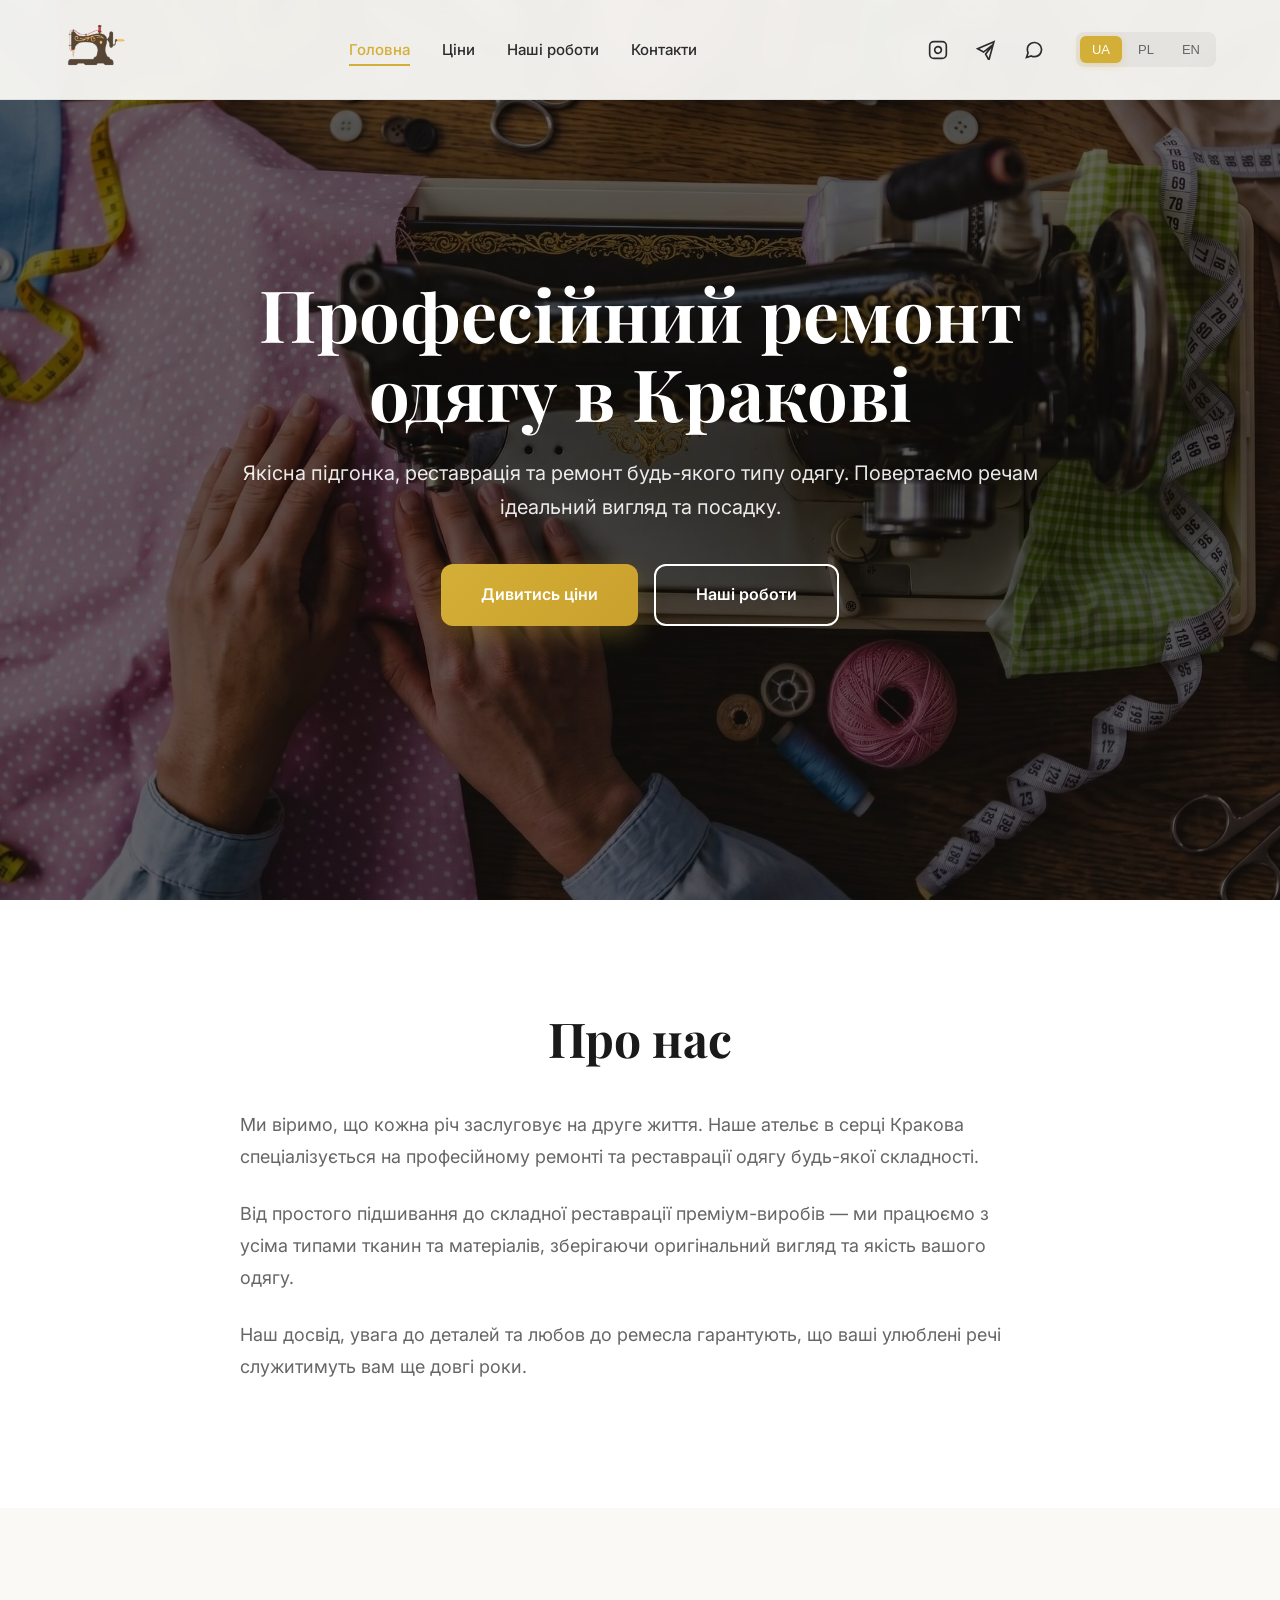
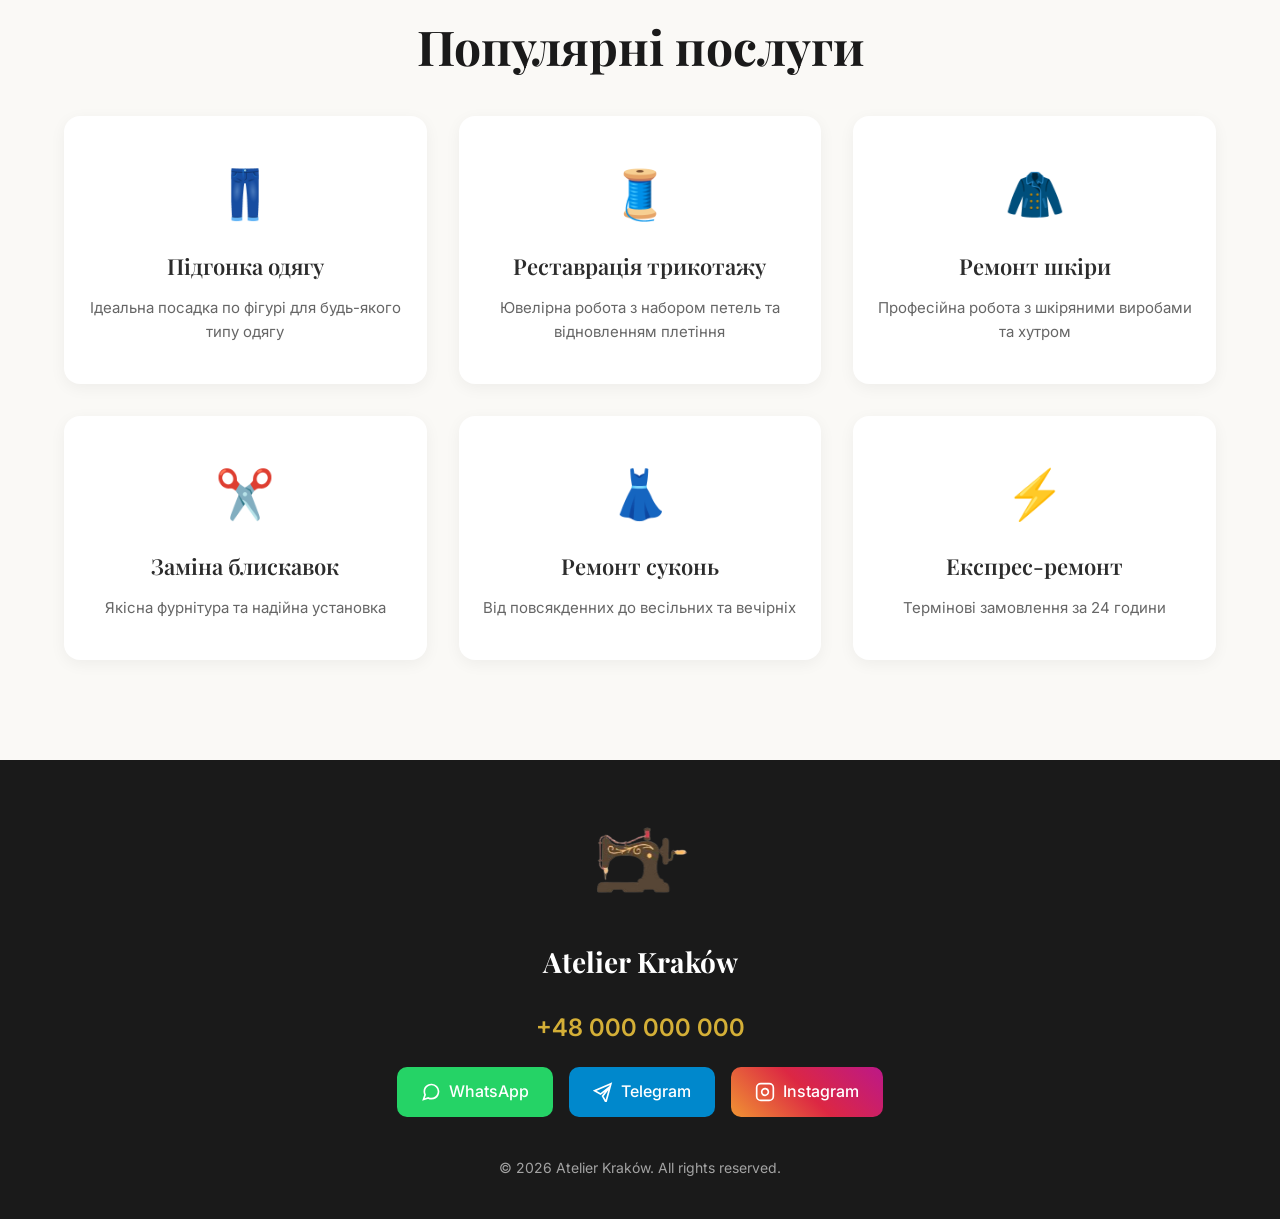
==== index.html @ 9d014ac7 "Fix: rename index-new.html to index.html and update internal links" ====
﻿<!DOCTYPE html>
<html lang="uk">
<head>
    <meta charset="UTF-8">
    <meta name="viewport" content="width=device-width, initial-scale=1.0">
    <meta name="description" content="Професійний ремонт, реставрація та підгонка одягу в Кракові. Якісно, швидко та з турботою про ваші речі.">
    <meta property="og:title" content="Atelier Kraków - Професійний ремонт одягу">
    <meta property="og:description" content="Професійний ремонт, реставрація та підгонка одягу в Кракові. Якісно, швидко та з турботою про ваші речі.">
    <meta property="og:image" content="images/logo_without_fon.png">
    <title>Ремонт одягу в Кракові | Ательє</title>
    <link rel="icon" type="image/png" href="images/logo_without_fon.png">
    <link rel="preconnect" href="https://fonts.googleapis.com">
    <link rel="preconnect" href="https://fonts.gstatic.com" crossorigin>
    <link href="https://fonts.googleapis.com/css2?family=Playfair+Display:wght@400;600;700&family=Inter:wght@300;400;500;600&display=swap" rel="stylesheet">
    <link rel="stylesheet" href="styles-new.css">
</head>
<body>
    <header class="header" id="header">
        <div class="container header-content">
            <a href="index.html" class="logo"><img src="images/logo_without_fon.png" alt="Ательє Краків Логотип" style="max-height: 50px;"></a>

            <button class="burger-menu" id="burger-menu" aria-label="Menu">
                <span></span>
                <span></span>
                <span></span>
            </button>

            <nav class="nav" id="nav-menu">
                <a href="index.html" class="nav-link active" data-i18n="nav-home">Головна</a>
                <a href="prices-new.html" class="nav-link" data-i18n="nav-prices">Ціни</a>
                <a href="portfolio-new.html" class="nav-link" data-i18n="nav-portfolio">Наші роботи</a>
                <a href="contacts-new.html" class="nav-link" data-i18n="nav-contacts">Контакти</a>
            </nav>

            <div class="header-right">
                <div class="social-icons">
                    <a href="https://www.instagram.com/" target="_blank" class="social-icon" aria-label="Instagram">
                        <svg width="20" height="20" viewBox="0 0 24 24" fill="none" stroke="currentColor" stroke-width="2">
                            <rect x="2" y="2" width="20" height="20" rx="5" ry="5"></rect>
                            <path d="M16 11.37A4 4 0 1 1 12.63 8 4 4 0 0 1 16 11.37z"></path>
                            <line x1="17.5" y1="6.5" x2="17.51" y2="6.5"></line>
                        </svg>
                    </a>
                    <a href="https://t.me/yourusername" target="_blank" class="social-icon" aria-label="Telegram">
                        <svg width="20" height="20" viewBox="0 0 24 24" fill="none" stroke="currentColor" stroke-width="2">
                            <path d="M21.5 2L2 10.5l7 4 11-8.5-8.5 11 4 7L21.5 2z"></path>
                        </svg>
                    </a>
                    <a href="https://wa.me/48000000000" target="_blank" class="social-icon" aria-label="WhatsApp">
                        <svg width="20" height="20" viewBox="0 0 24 24" fill="none" stroke="currentColor" stroke-width="2">
                            <path d="M21 11.5a8.38 8.38 0 0 1-.9 3.8 8.5 8.5 0 0 1-7.6 4.7 8.38 8.38 0 0 1-3.8-.9L3 21l1.9-5.7a8.38 8.38 0 0 1-.9-3.8 8.5 8.5 0 0 1 4.7-7.6 8.38 8.38 0 0 1 3.8-.9h.5a8.48 8.48 0 0 1 8 8v.5z"></path>
                        </svg>
                    </a>
                </div>
                <div class="lang-switcher">
					<button type="button" class="lang-btn active" data-lang="ua">UA</button>
					<button type="button" class="lang-btn" data-lang="pl">PL</button>
					<button type="button" class="lang-btn" data-lang="en">EN</button>
				</div>
            </div>
        </div>
    </header>

    <section class="hero">
        <div class="hero-overlay"></div>
        <div class="container hero-content">
            <h1 class="hero-title" data-i18n="hero-title">Професійний ремонт одягу в Кракові</h1>
            <p class="hero-subtitle" data-i18n="hero-subtitle">Якісна підгонка, реставрація та ремонт будь-якого типу одягу. Повертаємо речам ідеальний вигляд та посадку.</p>
            <div class="hero-buttons">
                <a href="prices-new.html" class="cta-button primary" data-i18n="hero-btn-prices">Дивитись ціни</a>
                <a href="portfolio-new.html" class="cta-button secondary" data-i18n="hero-btn-portfolio">Наші роботи</a>
            </div>
        </div>
    </section>

    <section class="about">
        <div class="container">
            <h2 class="section-title" data-i18n="about-title">Про нас</h2>
            <div class="about-content">
                <p data-i18n="about-text-1">Ми віримо, що кожна річ заслуговує на друге життя. Наше ательє в серці Кракова спеціалізується на професійному ремонті та реставрації одягу будь-якої складності.</p>
                <p data-i18n="about-text-2">Від простого підшивання до складної реставрації преміум-виробів — ми працюємо з усіма типами тканин та матеріалів, зберігаючи оригінальний вигляд та якість вашого одягу.</p>
                <p data-i18n="about-text-3">Наш досвід, увага до деталей та любов до ремесла гарантують, що ваші улюблені речі служитимуть вам ще довгі роки.</p>
            </div>
        </div>
    </section>

    <section class="services">
        <div class="container">
            <h2 class="section-title" data-i18n="services-title">Популярні послуги</h2>
            <div class="services-grid">
                <div class="service-card">
                    <div class="service-icon">👖</div>
                    <h3 class="service-title" data-i18n="service-1-title">Підгонка одягу</h3>
                    <p class="service-desc" data-i18n="service-1-desc">Ідеальна посадка по фігурі для будь-якого типу одягу</p>
                </div>
                <div class="service-card">
                    <div class="service-icon">🧵</div>
                    <h3 class="service-title" data-i18n="service-2-title">Реставрація трикотажу</h3>
                    <p class="service-desc" data-i18n="service-2-desc">Ювелірна робота з набором петель та відновленням плетіння</p>
                </div>
                <div class="service-card">
                    <div class="service-icon">🧥</div>
                    <h3 class="service-title" data-i18n="service-3-title">Ремонт шкіри</h3>
                    <p class="service-desc" data-i18n="service-3-desc">Професійна робота з шкіряними виробами та хутром</p>
                </div>
                <div class="service-card">
                    <div class="service-icon">✂️</div>
                    <h3 class="service-title" data-i18n="service-4-title">Заміна блискавок</h3>
                    <p class="service-desc" data-i18n="service-4-desc">Якісна фурнітура та надійна установка</p>
                </div>
                <div class="service-card">
                    <div class="service-icon">👗</div>
                    <h3 class="service-title" data-i18n="service-5-title">Ремонт суконь</h3>
                    <p class="service-desc" data-i18n="service-5-desc">Від повсякденних до весільних та вечірніх</p>
                </div>
                <div class="service-card">
                    <div class="service-icon">⚡</div>
                    <h3 class="service-title" data-i18n="service-6-title">Експрес-ремонт</h3>
                    <p class="service-desc" data-i18n="service-6-desc">Термінові замовлення за 24 години</p>
                </div>
            </div>
        </div>
    </section>

    <footer class="footer">
        <div class="container footer-content">
            <img src="images/logo_without_fon.png" alt="Ательє Краків Логотип" style="max-height: 80px; margin-bottom: 16px;">
            <div class="footer-logo" data-i18n="logo">Atelier Kraków</div>
            <div class="footer-contacts">
                <a href="tel:+48000000000" class="footer-phone">+48 000 000 000</a>
                <div class="footer-social">
                    <a href="https://wa.me/48000000000" target="_blank" class="footer-social-btn whatsapp">
                        <svg width="20" height="20" viewBox="0 0 24 24" fill="none" stroke="currentColor" stroke-width="2">
                            <path d="M21 11.5a8.38 8.38 0 0 1-.9 3.8 8.5 8.5 0 0 1-7.6 4.7 8.38 8.38 0 0 1-3.8-.9L3 21l1.9-5.7a8.38 8.38 0 0 1-.9-3.8 8.5 8.5 0 0 1 4.7-7.6 8.38 8.38 0 0 1 3.8-.9h.5a8.48 8.48 0 0 1 8 8v.5z"></path>
                        </svg>
                        <span>WhatsApp</span>
                    </a>
                    <a href="https://t.me/yourusername" target="_blank" class="footer-social-btn telegram">
                        <svg width="20" height="20" viewBox="0 0 24 24" fill="none" stroke="currentColor" stroke-width="2">
                            <path d="M21.5 2L2 10.5l7 4 11-8.5-8.5 11 4 7L21.5 2z"></path>
                        </svg>
                        <span>Telegram</span>
                    </a>
                    <a href="https://www.instagram.com/" target="_blank" class="footer-social-btn instagram">
                        <svg width="20" height="20" viewBox="0 0 24 24" fill="none" stroke="currentColor" stroke-width="2">
                            <rect x="2" y="2" width="20" height="20" rx="5" ry="5"></rect>
                            <path d="M16 11.37A4 4 0 1 1 12.63 8 4 4 0 0 1 16 11.37z"></path>
                            <line x1="17.5" y1="6.5" x2="17.51" y2="6.5"></line>
                        </svg>
                        <span>Instagram</span>
                    </a>
                </div>
            </div>
            <p class="footer-text">&copy; 2026 Atelier Kraków. All rights reserved.</p>
        </div>
    </footer>

    <script src="script-new.js"></script>
</body>
</html>
---- styles-new.css ----
﻿/* Global Styles */
* { margin: 0; padding: 0; box-sizing: border-box; }

:root {
    --primary-dark: #1A1A1A;
    --secondary-bg: #FAF9F6;
    --accent-gold: #D4AF37;
    --text-dark: #2C2C2C;
    --text-light: #666666;
    --white: #FFFFFF;
    --transition-smooth: cubic-bezier(0.4, 0, 0.2, 1);
    --transition-spring: cubic-bezier(0.34, 1.56, 0.64, 1);
}

html { scroll-behavior: smooth; }

body {
    font-family: 'Inter', sans-serif;
    color: var(--text-dark);
    background-color: var(--secondary-bg);
    line-height: 1.6;
    overflow-x: hidden;
}

.container { max-width: 1200px; margin: 0 auto; padding: 0 24px; }

/* Header */
.header {
    position: fixed; top: 0; left: 0; right: 0; z-index: 1000;
    background: rgba(250, 249, 246, 0.95);
    backdrop-filter: blur(10px);
    border-bottom: 1px solid rgba(26, 26, 26, 0.08);
}

.header-content { display: flex; align-items: center; justify-content: space-between; padding: 20px 24px; }

.logo {
    font-family: 'Playfair Display', serif;
    font-size: 24px; font-weight: 700;
    color: var(--primary-dark);
    text-decoration: none;
}

.burger-menu {
    display: none; flex-direction: column; gap: 5px;
    background: none; border: none; cursor: pointer; padding: 8px;
}

.burger-menu span {
    width: 25px; height: 3px;
    background: var(--primary-dark);
    border-radius: 3px;
    transition: all 0.3s;
}

.burger-menu.active span:nth-child(1) { transform: rotate(45deg) translate(8px, 8px); }
.burger-menu.active span:nth-child(2) { opacity: 0; }
.burger-menu.active span:nth-child(3) { transform: rotate(-45deg) translate(7px, -7px); }

.nav { display: flex; gap: 32px; }

.nav-link {
    color: var(--text-dark);
    text-decoration: none;
    font-weight: 500; font-size: 15px;
    position: relative;
    transition: color 0.3s;
}

.nav-link::after {
    content: '';
    position: absolute; bottom: -4px; left: 0;
    width: 0; height: 2px;
    background: var(--accent-gold);
    transition: width 0.3s;
}

.nav-link:hover, .nav-link.active { color: var(--accent-gold); }
.nav-link:hover::after, .nav-link.active::after { width: 100%; }

.header-right { display: flex; align-items: center; gap: 24px; }

.social-icons { display: flex; gap: 12px; }

.social-icon {
    width: 36px; height: 36px;
    display: flex; align-items: center; justify-content: center;
    color: var(--text-dark);
    border-radius: 50%;
    transition: all 0.3s;
}

.social-icon:hover {
    color: var(--accent-gold);
    background: rgba(212, 175, 55, 0.1);
    transform: translateY(-2px);
}

.lang-switcher {
    display: flex; gap: 4px;
    background: rgba(26, 26, 26, 0.05);
    padding: 4px; border-radius: 8px;
}

.lang-btn {
    padding: 6px 12px; border: none;
    background: transparent;
    color: var(--text-light);
    font-weight: 500; font-size: 13px;
    cursor: pointer; border-radius: 6px;
    transition: all 0.3s;
}

.lang-btn:hover { background: rgba(26, 26, 26, 0.08); color: var(--text-dark); }

.lang-btn.active {
    background: var(--accent-gold);
    color: var(--white);
    box-shadow: 0 2px 8px rgba(212, 175, 55, 0.3);
}

/* Hero */
.hero {
    position: relative; min-height: 100vh;
    display: flex; align-items: center; justify-content: center;
    background-image: url('images/baner.jpg');
    background-size: cover; background-position: center; background-repeat: no-repeat;
}

.hero-overlay {
    position: absolute; inset: 0;
    background: linear-gradient(rgba(0, 0, 0, 0.6), rgba(0, 0, 0, 0.6));
}

.hero-content {
    position: relative; z-index: 10;
    text-align: center; max-width: 900px; padding: 40px 24px;
}

.hero-title {
    font-family: 'Playfair Display', serif;
    font-size: clamp(40px, 6vw, 72px);
    font-weight: 700; color: var(--white);
    margin-bottom: 24px; line-height: 1.1;
}

.hero-subtitle {
    font-size: clamp(16px, 2vw, 20px);
    color: rgba(255, 255, 255, 0.9);
    margin-bottom: 40px; line-height: 1.7;
}

.hero-buttons { display: flex; gap: 16px; justify-content: center; flex-wrap: wrap; }

.cta-button {
    display: inline-flex; align-items: center;
    padding: 16px 40px; text-decoration: none;
    font-weight: 600; font-size: 16px;
    border-radius: 12px; transition: all 0.4s;
}

.cta-button.primary {
    background: linear-gradient(135deg, var(--accent-gold) 0%, #C9A02C 100%);
    color: var(--white);
    box-shadow: 0 8px 24px rgba(212, 175, 55, 0.3);
}

.cta-button.primary:hover {
    transform: translateY(-2px) scale(1.02);
    box-shadow: 0 12px 32px rgba(212, 175, 55, 0.4);
}

.cta-button.secondary {
    background: transparent;
    color: var(--white);
    border: 2px solid var(--white);
}

.cta-button.secondary:hover {
    background: var(--white);
    color: var(--primary-dark);
    transform: translateY(-2px);
}

/* Page Hero */
.page-hero {
    padding: 140px 0 60px;
    background: linear-gradient(135deg, var(--primary-dark) 0%, #2C2C2C 100%);
    text-align: center;
}

.page-title {
    font-family: 'Playfair Display', serif;
    font-size: clamp(36px, 5vw, 56px);
    font-weight: 700; color: var(--white);
}

.section-title {
    font-family: 'Playfair Display', serif;
    font-size: clamp(32px, 4vw, 48px);
    font-weight: 700; text-align: center;
    color: var(--primary-dark);
    margin-bottom: 48px;
}

/* About */
.about { padding: 100px 0; background: var(--white); }
.about-content { max-width: 800px; margin: 0 auto; }
.about-content p { font-size: 18px; line-height: 1.8; color: var(--text-light); margin-bottom: 24px; }

/* Services */
.services { padding: 100px 0; background: var(--secondary-bg); }
.services-grid { display: grid; grid-template-columns: repeat(auto-fit, minmax(280px, 1fr)); gap: 32px; }

.service-card {
    background: var(--white);
    padding: 40px 24px; border-radius: 16px;
    text-align: center; transition: all 0.4s;
    box-shadow: 0 4px 16px rgba(0, 0, 0, 0.05);
}

.service-card:hover { transform: translateY(-8px); box-shadow: 0 12px 40px rgba(0, 0, 0, 0.1); }
.service-icon { font-size: 48px; margin-bottom: 16px; }
.service-title { font-family: 'Playfair Display', serif; font-size: 22px; font-weight: 600; margin-bottom: 12px; }
.service-desc { color: var(--text-light); font-size: 15px; }

/* Prices */
.disclaimer { padding: 40px 0; background: var(--white); }
.disclaimer-box {
    max-width: 900px; margin: 0 auto;
    padding: 24px 32px; background: #FFF3CD;
    border-left: 4px solid #FFC107;
    border-radius: 8px; display: flex; gap: 16px; align-items: center;
}

.disclaimer-box svg { flex-shrink: 0; color: #FFC107; }
.disclaimer-box p { margin: 0; color: #856404; font-size: 16px; line-height: 1.6; }

.prices-section { padding: 60px 0 100px; background: var(--secondary-bg); }

.accordion { max-width: 900px; margin: 0 auto; }
.accordion-item { background: var(--white); margin-bottom: 16px; border-radius: 12px; overflow: hidden; box-shadow: 0 2px 8px rgba(0, 0, 0, 0.05); }

.accordion-header {
    width: 100%; padding: 24px 32px;
    background: none; border: none;
    display: flex; justify-content: space-between; align-items: center;
    cursor: pointer; font-size: 20px; font-weight: 600;
    color: var(--primary-dark);
    transition: background 0.3s;
}

.accordion-header:hover { background: rgba(212, 175, 55, 0.05); }

.accordion-icon { transition: transform 0.3s; }
.accordion-item.active .accordion-icon { transform: rotate(180deg); }

.accordion-content {
    max-height: 0; overflow: hidden;
    transition: max-height 0.4s ease-out;
}

.accordion-item.active .accordion-content { max-height: 2000px; }

.price-table { width: 100%; border-collapse: collapse; }
.price-table td { padding: 16px 32px; border-bottom: 1px solid rgba(0, 0, 0, 0.05); }
.price-table td:first-child { color: var(--text-dark); }
.price-table td:last-child { font-weight: 600; color: var(--accent-gold); text-align: right; white-space: nowrap; }
.price-table tr:last-child td { border-bottom: none; }

.cta-section { padding: 80px 0; background: var(--white); }
.cta-box { max-width: 800px; margin: 0 auto; text-align: center; }
.cta-box h2 { font-family: 'Playfair Display', serif; font-size: 36px; margin-bottom: 16px; }
.cta-box p { font-size: 18px; color: var(--text-light); margin-bottom: 32px; line-height: 1.7; }
.cta-buttons { display: flex; gap: 16px; justify-content: center; flex-wrap: wrap; }

/* FIX: Social Buttons in CTA Box (Prices page) */
.not-found-block .cta-button {
    border: none !important;
    box-shadow: 0 4px 15px rgba(0,0,0,0.1);
}
.not-found-block .cta-button.whatsapp { background: #25D366 !important; color: var(--white) !important; }
.not-found-block .cta-button.whatsapp:hover { background: #20BA5A !important; transform: translateY(-3px); box-shadow: 0 6px 20px rgba(37, 211, 102, 0.3); }

.not-found-block .cta-button.telegram { background: #0088cc !important; color: var(--white) !important; }
.not-found-block .cta-button.telegram:hover { background: #0077b5 !important; transform: translateY(-3px); box-shadow: 0 6px 20px rgba(0, 136, 204, 0.3); }

.not-found-block .cta-button.instagram { background: linear-gradient(45deg, #f09433 0%, #dc2743 50%, #bc1888 100%) !important; color: var(--white) !important; }
.not-found-block .cta-button.instagram:hover { transform: translateY(-3px); box-shadow: 0 6px 20px rgba(220, 39, 67, 0.3); filter: brightness(1.1); }

/* Portfolio */
.portfolio-nav {
    position: sticky; top: 80px; z-index: 100;
    background: var(--white);
    border-bottom: 1px solid rgba(26, 26, 26, 0.08);
    padding: 24px 0;
}

.portfolio-nav-grid { display: grid; grid-template-columns: repeat(auto-fit, minmax(120px, 1fr)); gap: 16px; }

.portfolio-nav-item {
    display: flex; flex-direction: column;
    align-items: center; gap: 8px;
    padding: 16px 12px; background: var(--secondary-bg);
    border-radius: 12px; text-decoration: none;
    color: var(--text-dark); font-weight: 500;
    transition: all 0.3s;
}

.portfolio-nav-item:hover { background: rgba(212, 175, 55, 0.1); transform: translateY(-4px); }
.portfolio-nav-icon { font-size: 32px; }

.portfolio-section { padding: 50px 0; }
.portfolio-section.alt-bg { background: var(--secondary-bg); }

.section-title { margin-bottom: 32px; }
.portfolio-intro { margin-bottom: 32px; }

.before-after-grid { display: grid; grid-template-columns: repeat(2, 1fr); gap: 32px; margin-bottom: 48px; }
.before-after-grid:has(.before-after-item:nth-child(4):not(:nth-child(5))) { grid-template-columns: repeat(4, 1fr); }
.before-after-grid:has(.before-after-item:nth-child(5)) { grid-template-columns: repeat(4, 1fr); }

.before-after-item {
    position: relative; border-radius: 16px; overflow: hidden;
    box-shadow: 0 8px 32px rgba(0, 0, 0, 0.1);
    aspect-ratio: 4/5; transition: all 0.4s;
}

.before-after-item:hover { transform: translateY(-8px) scale(1.02); box-shadow: 0 16px 48px rgba(0, 0, 0, 0.15); }
.before-after-item img { width: 100%; height: 100%; object-fit: cover; }

.before-after-label {
    position: absolute; top: 16px; right: 16px;
    padding: 8px 16px; border-radius: 8px;
    font-weight: 600; font-size: 14px;
    text-transform: uppercase;
    backdrop-filter: blur(10px);
}

.before-after-label.before { background: rgba(255, 87, 87, 0.9); color: var(--white); }
.before-after-label.after { background: rgba(76, 175, 80, 0.9); color: var(--white); }

.portfolio-intro {
    text-align: center;
    color: var(--text-light);
    font-size: 18px;
    max-width: 800px;
    margin: 0 auto 48px;
    line-height: 1.7;
}

.services-list {
    max-width: 800px;
    margin: 0 auto 40px;
    padding: 32px;
    background: rgba(212, 175, 55, 0.05);
    border-radius: 16px;
    border-left: 4px solid var(--accent-gold);
}

.services-list h3 {
    font-family: 'Playfair Display', serif;
    font-size: 24px;
    font-weight: 600;
    color: var(--primary-dark);
    margin-bottom: 16px;
}

.services-list ul {
    list-style: none;
    padding: 0;
}

.services-list li {
    padding: 12px 0 12px 32px;
    color: var(--text-dark);
    line-height: 1.7;
    position: relative;
}

.services-list li::before {
    content: '✓';
    position: absolute;
    left: 0;
    color: var(--accent-gold);
    font-weight: 700;
    font-size: 18px;
}

/* Contacts */
.contacts-section { padding: 80px 0; background: var(--white); }
.contacts-grid { display: grid; grid-template-columns: 1fr 1fr; gap: 64px; }
.contacts-info { display: flex; flex-direction: column; gap: 32px; }

.contact-item h3 { font-family: 'Playfair Display', serif; font-size: 20px; margin-bottom: 12px; }
.contact-item p { color: var(--text-light); line-height: 1.8; }
.contact-link { color: var(--accent-gold); text-decoration: none; font-weight: 600; font-size: 18px; }

.contact-buttons { display: flex; flex-direction: column; gap: 16px; margin-top: 16px; }

.contact-btn {
    display: flex; align-items: center; gap: 12px;
    padding: 14px 24px; border-radius: 12px;
    text-decoration: none; font-weight: 500;
    transition: all 0.3s;
}

.contact-btn.whatsapp-btn { background: #25D366; color: var(--white); }
.contact-btn.whatsapp-btn:hover { background: #20BA5A; transform: translateX(4px); }
.contact-btn.telegram-btn { background: #0088cc; color: var(--white); }
.contact-btn.telegram-btn:hover { background: #0077b5; transform: translateX(4px); }
.contact-btn.instagram-btn { background: linear-gradient(45deg, #f09433 0%, #dc2743 50%, #bc1888 100%); color: var(--white); }
.contact-btn.instagram-btn:hover { transform: translateX(4px); }

.contacts-map { border-radius: 16px; overflow: hidden; box-shadow: 0 8px 32px rgba(0, 0, 0, 0.1); }

/* Footer */
.footer { background: var(--primary-dark); color: var(--white); padding: 60px 0 40px; }
.footer-content { display: flex; flex-direction: column; align-items: center; gap: 24px; text-align: center; }
.footer-logo { font-family: 'Playfair Display', serif; font-size: 28px; font-weight: 700; }
.footer-contacts { display: flex; flex-direction: column; align-items: center; gap: 20px; }
.footer-phone { font-size: 24px; font-weight: 600; color: var(--accent-gold); text-decoration: none; }
.footer-phone:hover { color: var(--white); }
.footer-social { display: flex; gap: 16px; flex-wrap: wrap; justify-content: center; }

.footer-social-btn {
    display: flex; align-items: center; gap: 8px;
    padding: 12px 24px; border-radius: 10px;
    text-decoration: none; font-weight: 500;
    transition: all 0.3s;
}

.footer-social-btn.whatsapp { background: #25D366; color: var(--white); }
.footer-social-btn.whatsapp:hover { background: #20BA5A; transform: translateY(-2px); }
.footer-social-btn.telegram { background: #0088cc; color: var(--white); }
.footer-social-btn.telegram:hover { background: #0077b5; transform: translateY(-2px); }
.footer-social-btn.instagram { background: linear-gradient(45deg, #f09433 0%, #dc2743 50%, #bc1888 100%); color: var(--white); }
.footer-social-btn.instagram:hover { transform: translateY(-2px); }

.footer-text { color: rgba(255, 255, 255, 0.6); font-size: 14px; margin-top: 16px; }

/* Responsive */
@media (max-width: 1024px) {
    .before-after-grid:has(.before-after-item:nth-child(3)) { grid-template-columns: repeat(2, 1fr); }
}

@media (max-width: 768px) {
    .burger-menu { display: flex; }
    .nav {
        position: fixed; top: 80px; left: 0; right: 0;
        background: var(--white); flex-direction: column;
        padding: 24px; gap: 16px;
        box-shadow: 0 8px 32px rgba(0, 0, 0, 0.1);
        transform: translateY(-100%); opacity: 0; visibility: hidden;
        transition: all 0.3s;
    }
    .nav.active { transform: translateY(0); opacity: 1; visibility: visible; }
    .social-icons { display: none; }
    .hero-buttons { flex-direction: column; align-items: center; }
    .cta-button { width: 100%; max-width: 300px; justify-content: center; }
    .services-grid { grid-template-columns: 1fr; }
    .before-after-grid { grid-template-columns: repeat(2, 1fr) !important; gap: 16px; }
    .contacts-grid { grid-template-columns: 1fr; }
    .portfolio-nav-grid { grid-template-columns: repeat(4, 1fr); }
    .cta-buttons { flex-direction: column; align-items: center; }
    .portfolio-section { padding: 30px 0; }
    .section-title { margin-bottom: 24px; }
    .portfolio-intro { margin-bottom: 24px; }
}

@media (max-width: 480px) {
    .portfolio-nav-grid { grid-template-columns: repeat(2, 1fr); }
}
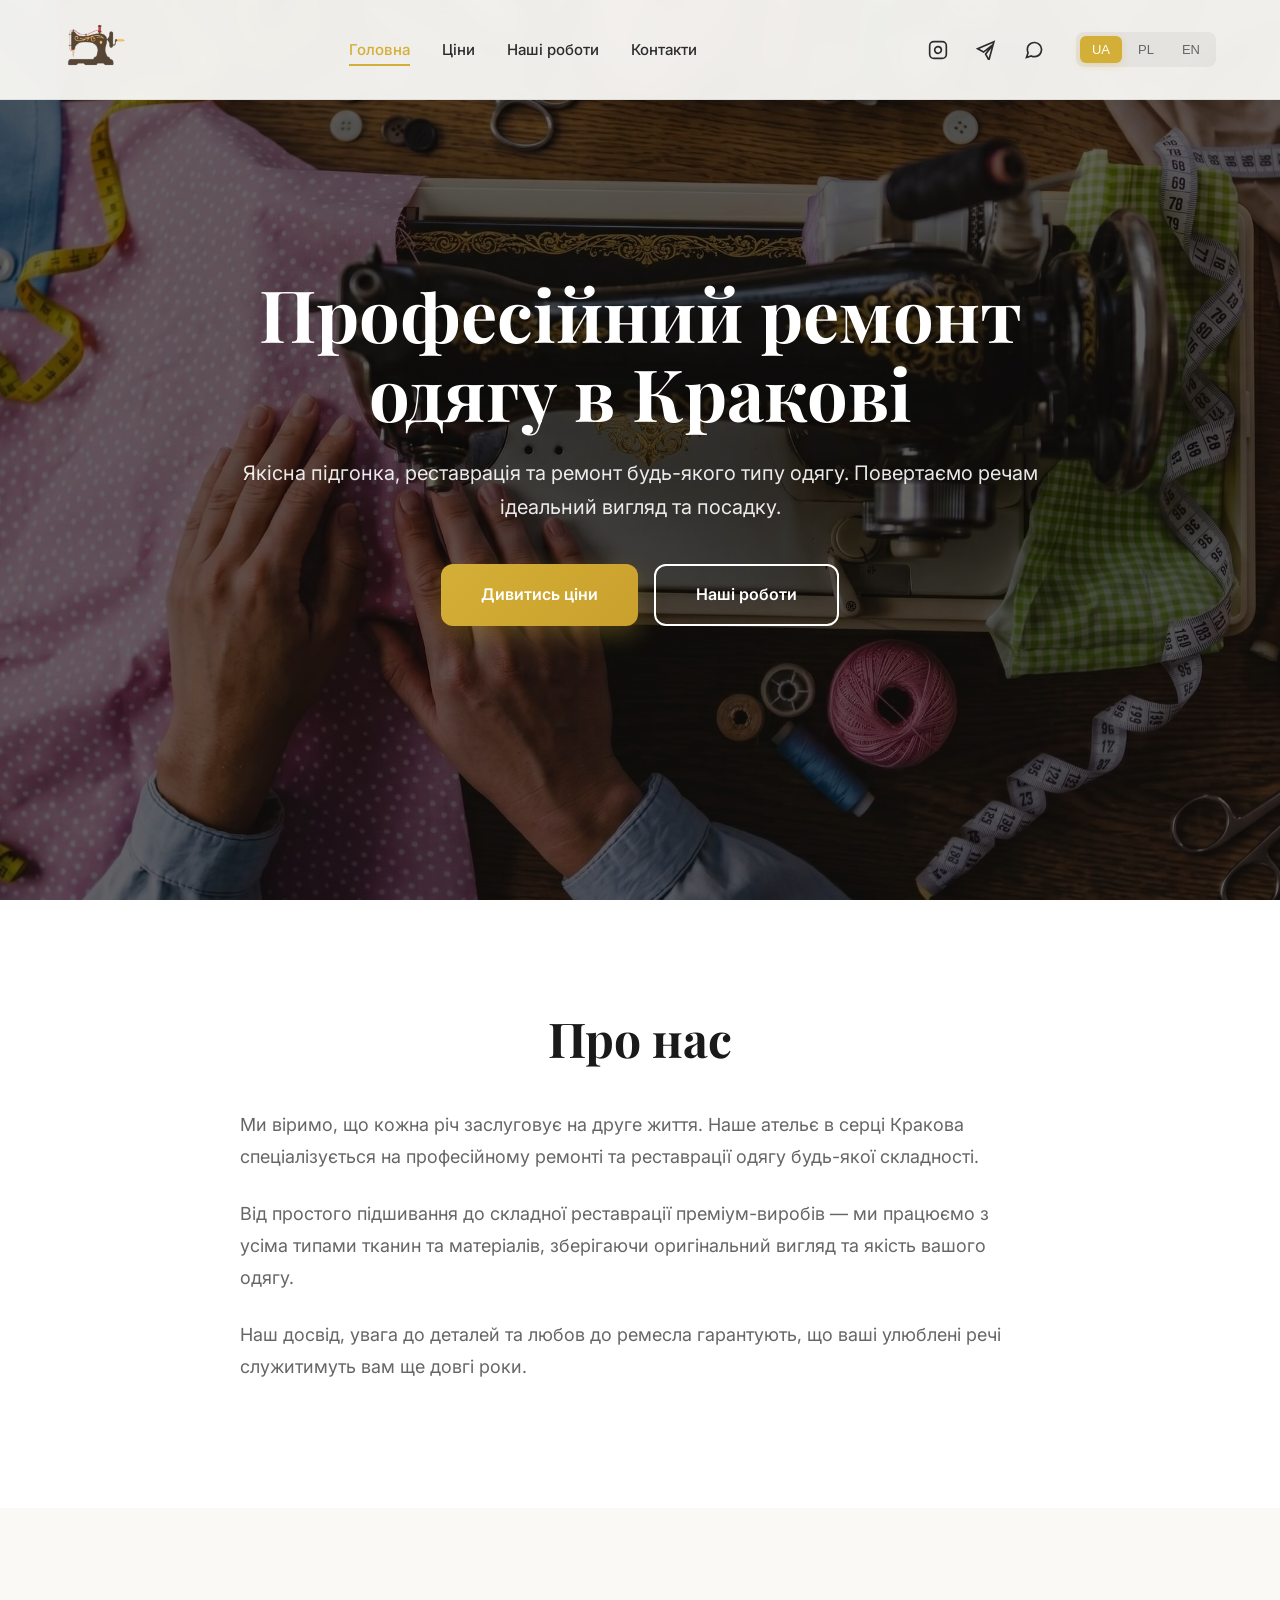
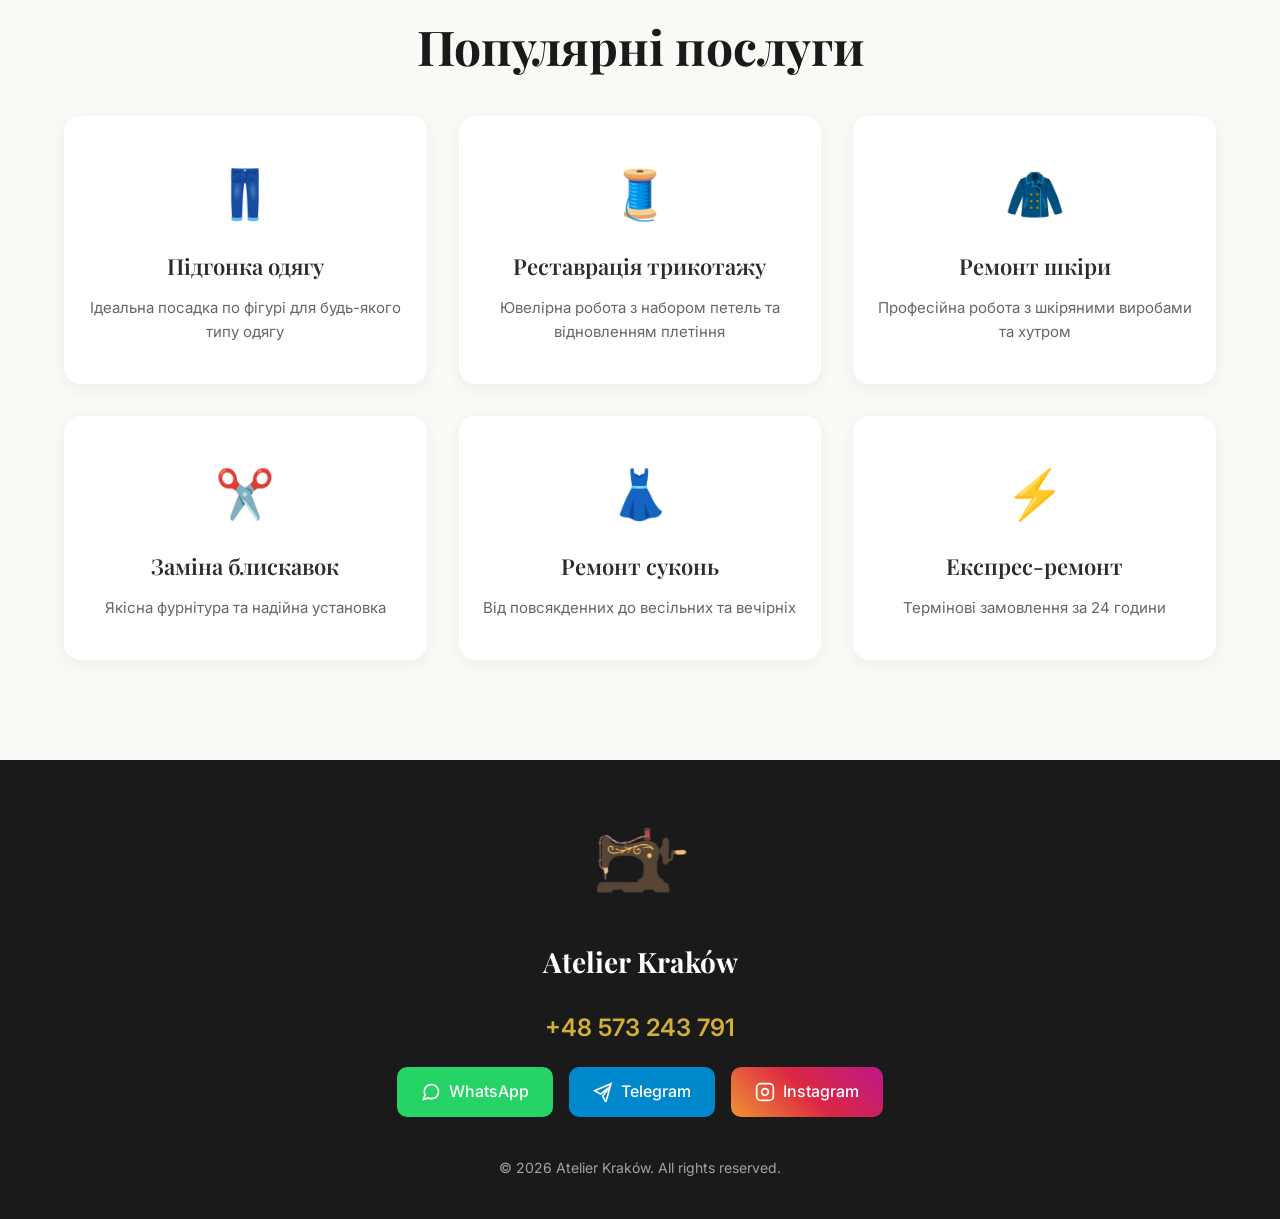
==== commit 2601f168: "Update global contacts, schedule (8-14, 17-20) and integrate new price list" ====
--- a/index.html
+++ b/index.html
@@ -34,19 +34,19 @@
 
             <div class="header-right">
                 <div class="social-icons">
-                    <a href="https://www.instagram.com/" target="_blank" class="social-icon" aria-label="Instagram">
+                    <a href="https://www.instagram.com/atelier_w_krakowie?igsh=amZuOWxjbWwzbDJ6" target="_blank" class="social-icon" aria-label="Instagram">
                         <svg width="20" height="20" viewBox="0 0 24 24" fill="none" stroke="currentColor" stroke-width="2">
                             <rect x="2" y="2" width="20" height="20" rx="5" ry="5"></rect>
                             <path d="M16 11.37A4 4 0 1 1 12.63 8 4 4 0 0 1 16 11.37z"></path>
                             <line x1="17.5" y1="6.5" x2="17.51" y2="6.5"></line>
                         </svg>
                     </a>
-                    <a href="https://t.me/yourusername" target="_blank" class="social-icon" aria-label="Telegram">
+                    <a href="https://t.me/Karacheban" target="_blank" class="social-icon" aria-label="Telegram">
                         <svg width="20" height="20" viewBox="0 0 24 24" fill="none" stroke="currentColor" stroke-width="2">
                             <path d="M21.5 2L2 10.5l7 4 11-8.5-8.5 11 4 7L21.5 2z"></path>
                         </svg>
                     </a>
-                    <a href="https://wa.me/48000000000" target="_blank" class="social-icon" aria-label="WhatsApp">
+                    <a href="https://wa.me/48573243791" target="_blank" class="social-icon" aria-label="WhatsApp">
                         <svg width="20" height="20" viewBox="0 0 24 24" fill="none" stroke="currentColor" stroke-width="2">
                             <path d="M21 11.5a8.38 8.38 0 0 1-.9 3.8 8.5 8.5 0 0 1-7.6 4.7 8.38 8.38 0 0 1-3.8-.9L3 21l1.9-5.7a8.38 8.38 0 0 1-.9-3.8 8.5 8.5 0 0 1 4.7-7.6 8.38 8.38 0 0 1 3.8-.9h.5a8.48 8.48 0 0 1 8 8v.5z"></path>
                         </svg>
@@ -127,21 +127,21 @@
             <img src="images/logo_without_fon.png" alt="Ательє Краків Логотип" style="max-height: 80px; margin-bottom: 16px;">
             <div class="footer-logo" data-i18n="logo">Atelier Kraków</div>
             <div class="footer-contacts">
-                <a href="tel:+48000000000" class="footer-phone">+48 000 000 000</a>
+                <a href="tel:+48573243791" class="footer-phone">+48 573 243 791</a>
                 <div class="footer-social">
-                    <a href="https://wa.me/48000000000" target="_blank" class="footer-social-btn whatsapp">
+                    <a href="https://wa.me/48573243791" target="_blank" class="footer-social-btn whatsapp">
                         <svg width="20" height="20" viewBox="0 0 24 24" fill="none" stroke="currentColor" stroke-width="2">
                             <path d="M21 11.5a8.38 8.38 0 0 1-.9 3.8 8.5 8.5 0 0 1-7.6 4.7 8.38 8.38 0 0 1-3.8-.9L3 21l1.9-5.7a8.38 8.38 0 0 1-.9-3.8 8.5 8.5 0 0 1 4.7-7.6 8.38 8.38 0 0 1 3.8-.9h.5a8.48 8.48 0 0 1 8 8v.5z"></path>
                         </svg>
                         <span>WhatsApp</span>
                     </a>
-                    <a href="https://t.me/yourusername" target="_blank" class="footer-social-btn telegram">
+                    <a href="https://t.me/Karacheban" target="_blank" class="footer-social-btn telegram">
                         <svg width="20" height="20" viewBox="0 0 24 24" fill="none" stroke="currentColor" stroke-width="2">
                             <path d="M21.5 2L2 10.5l7 4 11-8.5-8.5 11 4 7L21.5 2z"></path>
                         </svg>
                         <span>Telegram</span>
                     </a>
-                    <a href="https://www.instagram.com/" target="_blank" class="footer-social-btn instagram">
+                    <a href="https://www.instagram.com/atelier_w_krakowie?igsh=amZuOWxjbWwzbDJ6" target="_blank" class="footer-social-btn instagram">
                         <svg width="20" height="20" viewBox="0 0 24 24" fill="none" stroke="currentColor" stroke-width="2">
                             <rect x="2" y="2" width="20" height="20" rx="5" ry="5"></rect>
                             <path d="M16 11.37A4 4 0 1 1 12.63 8 4 4 0 0 1 16 11.37z"></path>
--- a/styles-new.css
+++ b/styles-new.css
@@ -387,6 +387,83 @@
     font-size: 18px;
 }
 
+/* Order Steps Section */
+.order-steps-section { padding: 80px 0; background: var(--secondary-bg); }
+
+.order-option { margin-bottom: 64px; }
+.order-option:last-of-type { margin-bottom: 40px; }
+
+.order-option-title {
+    font-family: 'Playfair Display', serif;
+    font-size: 28px; font-weight: 600;
+    text-align: center; color: var(--primary-dark);
+    margin-bottom: 40px; text-transform: uppercase;
+    letter-spacing: 1px;
+}
+
+.steps-grid {
+    display: grid;
+    grid-template-columns: 1fr auto 1fr auto 1fr auto 1fr;
+    gap: 24px; align-items: stretch;
+}
+
+.step-item {
+    background: var(--white);
+    padding: 32px 24px; border-radius: 16px;
+    text-align: center; transition: all 0.4s;
+    box-shadow: 0 4px 16px rgba(0, 0, 0, 0.05);
+    display: flex; flex-direction: column;
+    align-items: center; gap: 16px;
+    min-height: 280px;
+}
+
+.step-item:hover {
+    transform: translateY(-8px);
+    box-shadow: 0 12px 40px rgba(0, 0, 0, 0.1);
+}
+
+.step-icon {
+    width: 80px; height: 80px; min-height: 80px;
+    display: flex; align-items: center; justify-content: center;
+    background: rgba(212, 175, 55, 0.1);
+    border-radius: 50%; margin-bottom: 8px;
+    flex-shrink: 0;
+}
+
+.step-icon svg {
+    color: var(--accent-gold);
+    width: 48px; height: 48px;
+}
+
+.step-number {
+    font-family: 'Playfair Display', serif;
+    font-size: 24px; font-weight: 700;
+    color: var(--accent-gold); margin: 0;
+}
+
+.step-text {
+    font-size: 15px; line-height: 1.6;
+    color: var(--text-dark); margin: 0;
+}
+
+.step-arrow {
+    display: flex; align-items: center; justify-content: center;
+    color: var(--accent-gold); opacity: 0.6;
+}
+
+.inpost-info {
+    text-align: center; padding: 24px 32px;
+    background: rgba(212, 175, 55, 0.1);
+    border-radius: 12px; border-left: 4px solid var(--accent-gold);
+    margin-top: 24px;
+}
+
+.inpost-info p {
+    font-size: 15px; line-height: 1.7;
+    color: var(--text-dark); margin: 0;
+    font-weight: 500;
+}
+
 /* Contacts */
 .contacts-section { padding: 80px 0; background: var(--white); }
 .contacts-grid { display: grid; grid-template-columns: 1fr 1fr; gap: 64px; }
@@ -396,23 +473,38 @@
 .contact-item p { color: var(--text-light); line-height: 1.8; }
 .contact-link { color: var(--accent-gold); text-decoration: none; font-weight: 600; font-size: 18px; }
 
-.contact-buttons { display: flex; flex-direction: column; gap: 16px; margin-top: 16px; }
+.contact-buttons {
+    display: flex;
+    flex-direction: row;
+    gap: 16px;
+    margin-top: 16px;
+    flex-wrap: wrap;
+}
 
 .contact-btn {
-    display: flex; align-items: center; gap: 12px;
-    padding: 14px 24px; border-radius: 12px;
+    display: flex; align-items: center; gap: 8px;
+    padding: 12px 24px; border-radius: 10px;
     text-decoration: none; font-weight: 500;
     transition: all 0.3s;
 }
 
-.contact-btn.whatsapp-btn { background: #25D366; color: var(--white); }
-.contact-btn.whatsapp-btn:hover { background: #20BA5A; transform: translateX(4px); }
-.contact-btn.telegram-btn { background: #0088cc; color: var(--white); }
-.contact-btn.telegram-btn:hover { background: #0077b5; transform: translateX(4px); }
-.contact-btn.instagram-btn { background: linear-gradient(45deg, #f09433 0%, #dc2743 50%, #bc1888 100%); color: var(--white); }
-.contact-btn.instagram-btn:hover { transform: translateX(4px); }
-
-.contacts-map { border-radius: 16px; overflow: hidden; box-shadow: 0 8px 32px rgba(0, 0, 0, 0.1); }
+.contact-btn.whatsapp { background: #25D366; color: var(--white); }
+.contact-btn.whatsapp:hover { background: #20BA5A; transform: translateY(-2px); }
+.contact-btn.telegram { background: #0088cc; color: var(--white); }
+.contact-btn.telegram:hover { background: #0077b5; transform: translateY(-2px); }
+.contact-btn.instagram { background: linear-gradient(45deg, #f09433 0%, #dc2743 50%, #bc1888 100%); color: var(--white); }
+.contact-btn.instagram:hover { transform: translateY(-2px); }
+
+.contacts-map {
+    border-radius: 16px; overflow: hidden;
+    box-shadow: 0 8px 32px rgba(0, 0, 0, 0.1);
+    aspect-ratio: 1 / 1;
+}
+
+.contacts-map iframe {
+    width: 100%;
+    height: 100%;
+}
 
 /* Footer */
 .footer { background: var(--primary-dark); color: var(--white); padding: 60px 0 40px; }
@@ -466,6 +558,29 @@
     .portfolio-section { padding: 30px 0; }
     .section-title { margin-bottom: 24px; }
     .portfolio-intro { margin-bottom: 24px; }
+
+    /* Order Steps Mobile */
+    .order-steps-section { padding: 60px 0; }
+    .order-option { margin-bottom: 48px; }
+    .order-option-title { font-size: 22px; margin-bottom: 32px; }
+
+    .steps-grid {
+        grid-template-columns: 1fr;
+        gap: 16px;
+    }
+
+    .step-arrow {
+        display: none;
+    }
+
+    .step-item { padding: 24px 20px; }
+    .step-icon { width: 64px; height: 64px; }
+    .step-icon svg { width: 40px; height: 40px; }
+    .step-number { font-size: 20px; }
+    .step-text { font-size: 14px; }
+
+    .inpost-info { padding: 20px 24px; }
+    .inpost-info p { font-size: 14px; }
 }
 
 @media (max-width: 480px) {
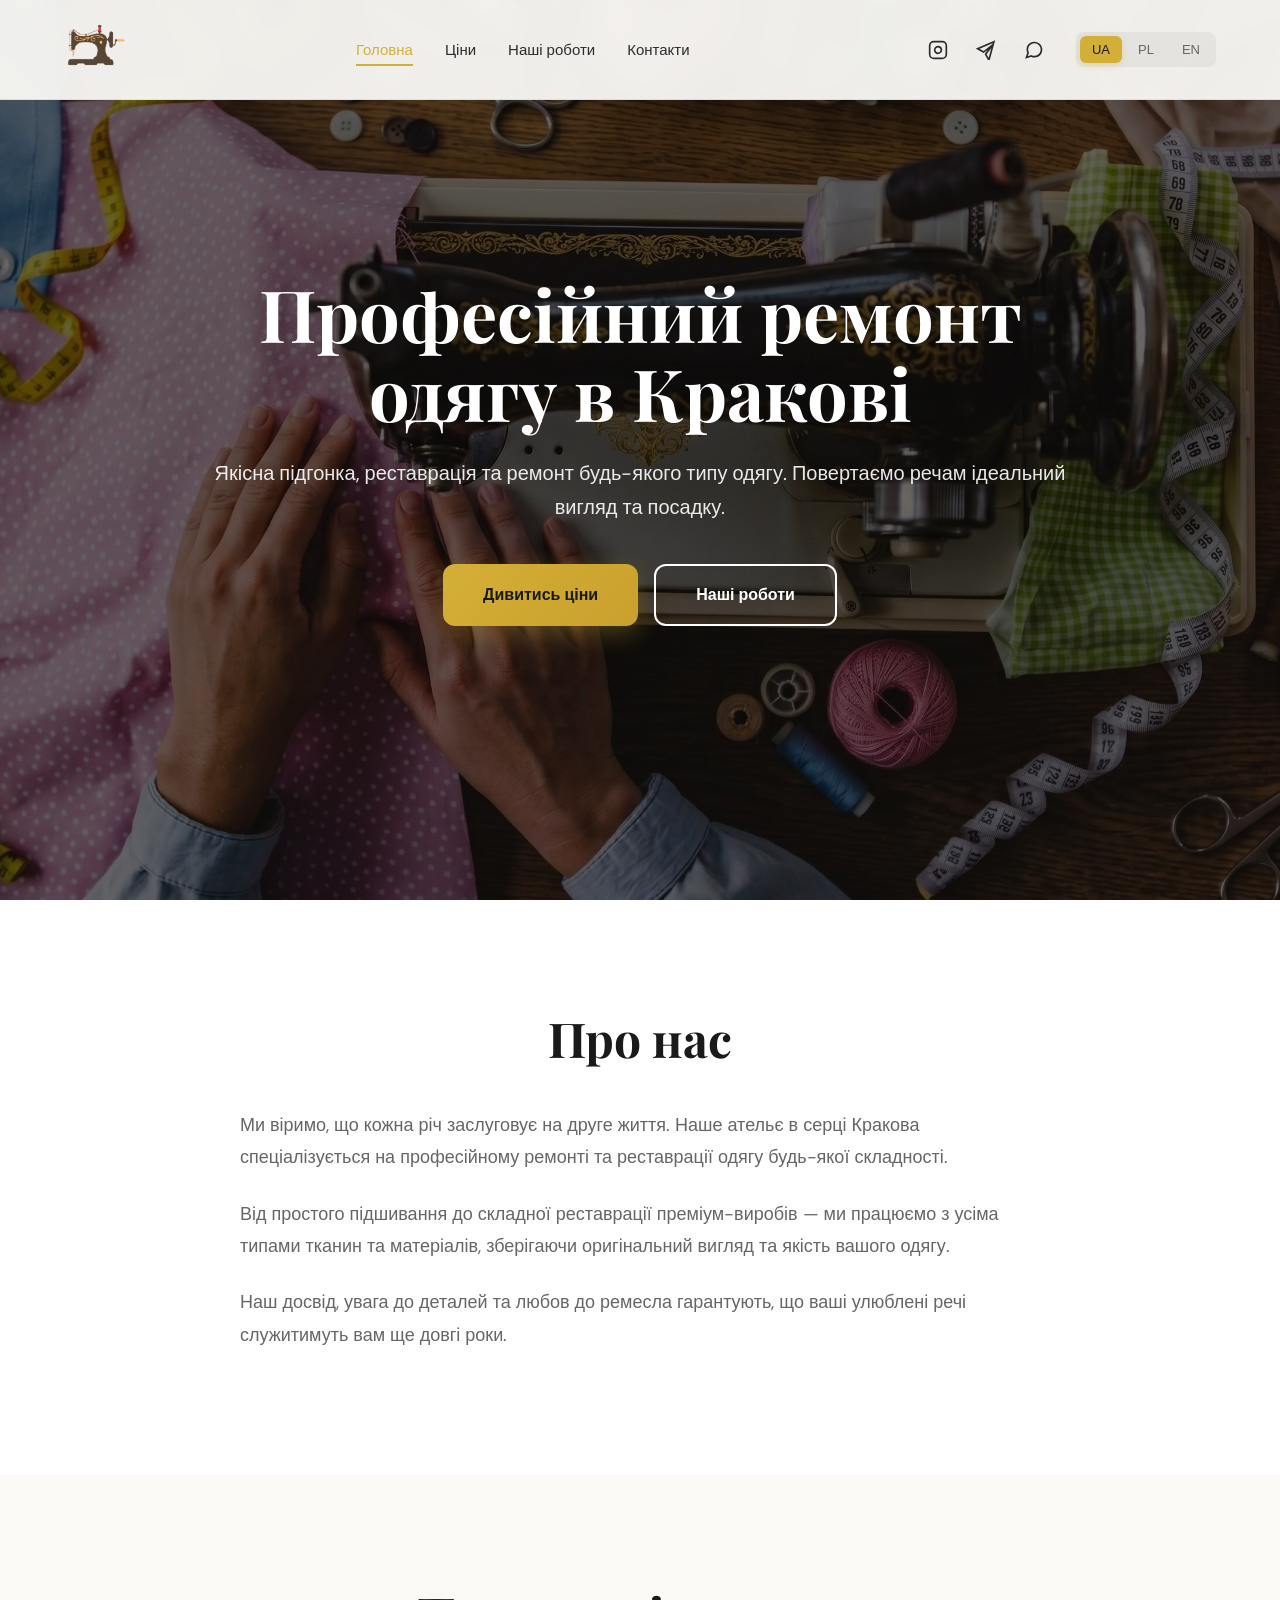
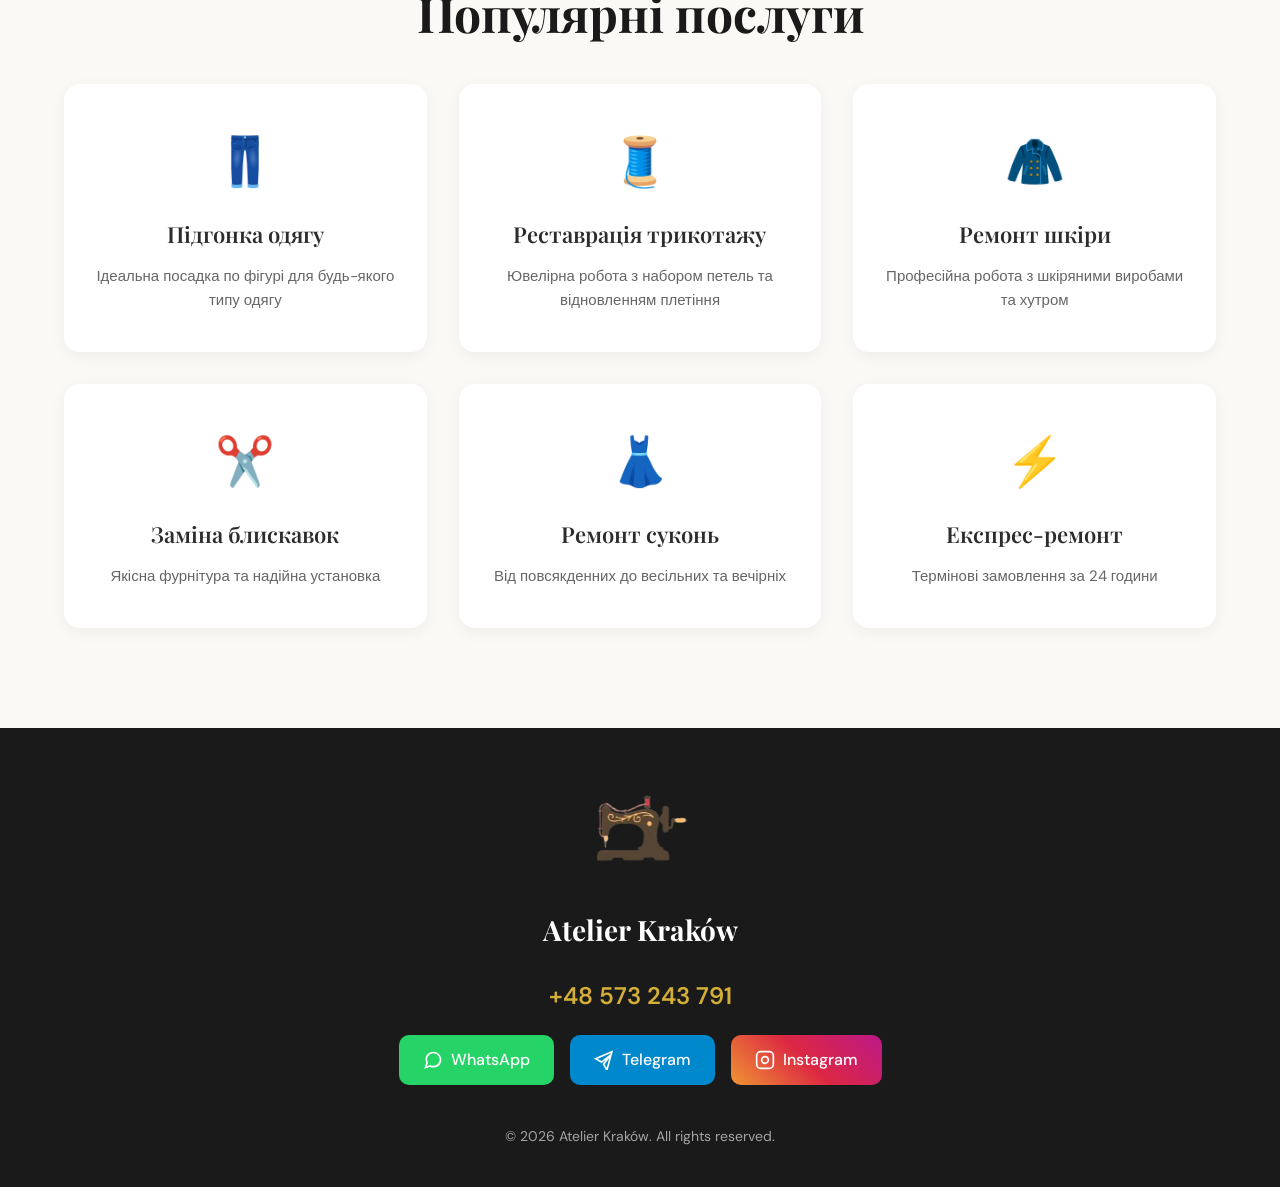
==== commit 01198477: "Fix: Impeccable design improvements - contrast, fonts, animations, borders - Replace Inter with DM S" ====
--- a/index.html
+++ b/index.html
@@ -11,7 +11,7 @@
     <link rel="icon" type="image/png" href="images/logo_without_fon.png">
     <link rel="preconnect" href="https://fonts.googleapis.com">
     <link rel="preconnect" href="https://fonts.gstatic.com" crossorigin>
-    <link href="https://fonts.googleapis.com/css2?family=Playfair+Display:wght@400;600;700&family=Inter:wght@300;400;500;600&display=swap" rel="stylesheet">
+    <link href="https://fonts.googleapis.com/css2?family=Playfair+Display:wght@400;600;700&family=DM+Sans:wght@300;400;500;600&display=swap" rel="stylesheet">
     <link rel="stylesheet" href="styles-new.css">
 </head>
 <body>
--- a/styles-new.css
+++ b/styles-new.css
@@ -5,21 +5,23 @@
     --primary-dark: #1A1A1A;
     --secondary-bg: #FAF9F6;
     --accent-gold: #D4AF37;
+    --accent-gold-dark: #B8941F;
     --text-dark: #2C2C2C;
     --text-light: #666666;
     --white: #FFFFFF;
     --transition-smooth: cubic-bezier(0.4, 0, 0.2, 1);
-    --transition-spring: cubic-bezier(0.34, 1.56, 0.64, 1);
+    --transition-ease-out: cubic-bezier(0.23, 1, 0.32, 1);
 }
 
 html { scroll-behavior: smooth; }
 
 body {
-    font-family: 'Inter', sans-serif;
+    font-family: 'DM Sans', sans-serif;
     color: var(--text-dark);
     background-color: var(--secondary-bg);
     line-height: 1.6;
     overflow-x: hidden;
+    overflow-y: auto;
 }
 
 .container { max-width: 1200px; margin: 0 auto; padding: 0 24px; }
@@ -70,13 +72,20 @@
 .nav-link::after {
     content: '';
     position: absolute; bottom: -4px; left: 0;
-    width: 0; height: 2px;
+    width: 100%; height: 2px;
     background: var(--accent-gold);
-    transition: width 0.3s;
-}
-
-.nav-link:hover, .nav-link.active { color: var(--accent-gold); }
-.nav-link:hover::after, .nav-link.active::after { width: 100%; }
+    transform: scaleX(0);
+    transform-origin: left;
+    transition: transform 0.3s var(--transition-ease-out);
+}
+
+.nav-link:hover::after, .nav-link.active::after {
+    transform: scaleX(1);
+}
+
+.nav-link:hover, .nav-link.active {
+    color: var(--accent-gold);
+}
 
 .header-right { display: flex; align-items: center; gap: 24px; }
 
@@ -115,7 +124,7 @@
 
 .lang-btn.active {
     background: var(--accent-gold);
-    color: var(--white);
+    color: var(--primary-dark);
     box-shadow: 0 2px 8px rgba(212, 175, 55, 0.3);
 }
 
@@ -161,7 +170,7 @@
 
 .cta-button.primary {
     background: linear-gradient(135deg, var(--accent-gold) 0%, #C9A02C 100%);
-    color: var(--white);
+    color: var(--primary-dark);
     box-shadow: 0 8px 24px rgba(212, 175, 55, 0.3);
 }
 
@@ -229,17 +238,38 @@
 .disclaimer-box {
     max-width: 900px; margin: 0 auto;
     padding: 24px 32px; background: #FFF3CD;
-    border-left: 4px solid #FFC107;
     border-radius: 8px; display: flex; gap: 16px; align-items: center;
+    border: 1px solid rgba(255, 193, 7, 0.3);
 }
 
 .disclaimer-box svg { flex-shrink: 0; color: #FFC107; }
 .disclaimer-box p { margin: 0; color: #856404; font-size: 16px; line-height: 1.6; }
 
+.price-note {
+    max-width: 900px;
+    margin: 40px auto 0;
+    padding: 24px 32px;
+    text-align: center;
+}
+
+.price-note p {
+    margin: 8px 0;
+    color: var(--text-light);
+    font-size: 15px;
+    line-height: 1.6;
+}
+
 .prices-section { padding: 60px 0 100px; background: var(--secondary-bg); }
 
 .accordion { max-width: 900px; margin: 0 auto; }
-.accordion-item { background: var(--white); margin-bottom: 16px; border-radius: 12px; overflow: hidden; box-shadow: 0 2px 8px rgba(0, 0, 0, 0.05); }
+.accordion-item {
+    background: var(--white);
+    margin-bottom: 16px;
+    border-radius: 12px;
+    overflow: hidden;
+    box-shadow: 0 2px 8px rgba(0, 0, 0, 0.05);
+    scroll-margin-top: 100px;
+}
 
 .accordion-header {
     width: 100%; padding: 24px 32px;
@@ -256,11 +286,32 @@
 .accordion-item.active .accordion-icon { transform: rotate(180deg); }
 
 .accordion-content {
-    max-height: 0; overflow: hidden;
-    transition: max-height 0.4s ease-out;
-}
-
-.accordion-item.active .accordion-content { max-height: 2000px; }
+    display: grid;
+    grid-template-rows: 0fr;
+    overflow: hidden;
+    transition: grid-template-rows 0.4s var(--transition-smooth);
+}
+
+.accordion-item.active .accordion-content {
+    grid-template-rows: 1fr;
+}
+
+.accordion-content > * {
+    min-height: 0;
+}
+
+.price-subcategory {
+    font-size: 18px;
+    font-weight: 600;
+    color: var(--primary-dark);
+    margin-top: 25px;
+    margin-bottom: 10px;
+    padding-left: 32px;
+}
+
+.price-subcategory:first-of-type {
+    margin-top: 0;
+}
 
 .price-table { width: 100%; border-collapse: collapse; }
 .price-table td { padding: 16px 32px; border-bottom: 1px solid rgba(0, 0, 0, 0.05); }
@@ -355,7 +406,7 @@
     padding: 32px;
     background: rgba(212, 175, 55, 0.05);
     border-radius: 16px;
-    border-left: 4px solid var(--accent-gold);
+    border: 1px solid rgba(212, 175, 55, 0.2);
 }
 
 .services-list h3 {
@@ -454,7 +505,8 @@
 .inpost-info {
     text-align: center; padding: 24px 32px;
     background: rgba(212, 175, 55, 0.1);
-    border-radius: 12px; border-left: 4px solid var(--accent-gold);
+    border-radius: 12px;
+    border: 1px solid rgba(212, 175, 55, 0.2);
     margin-top: 24px;
 }
 
